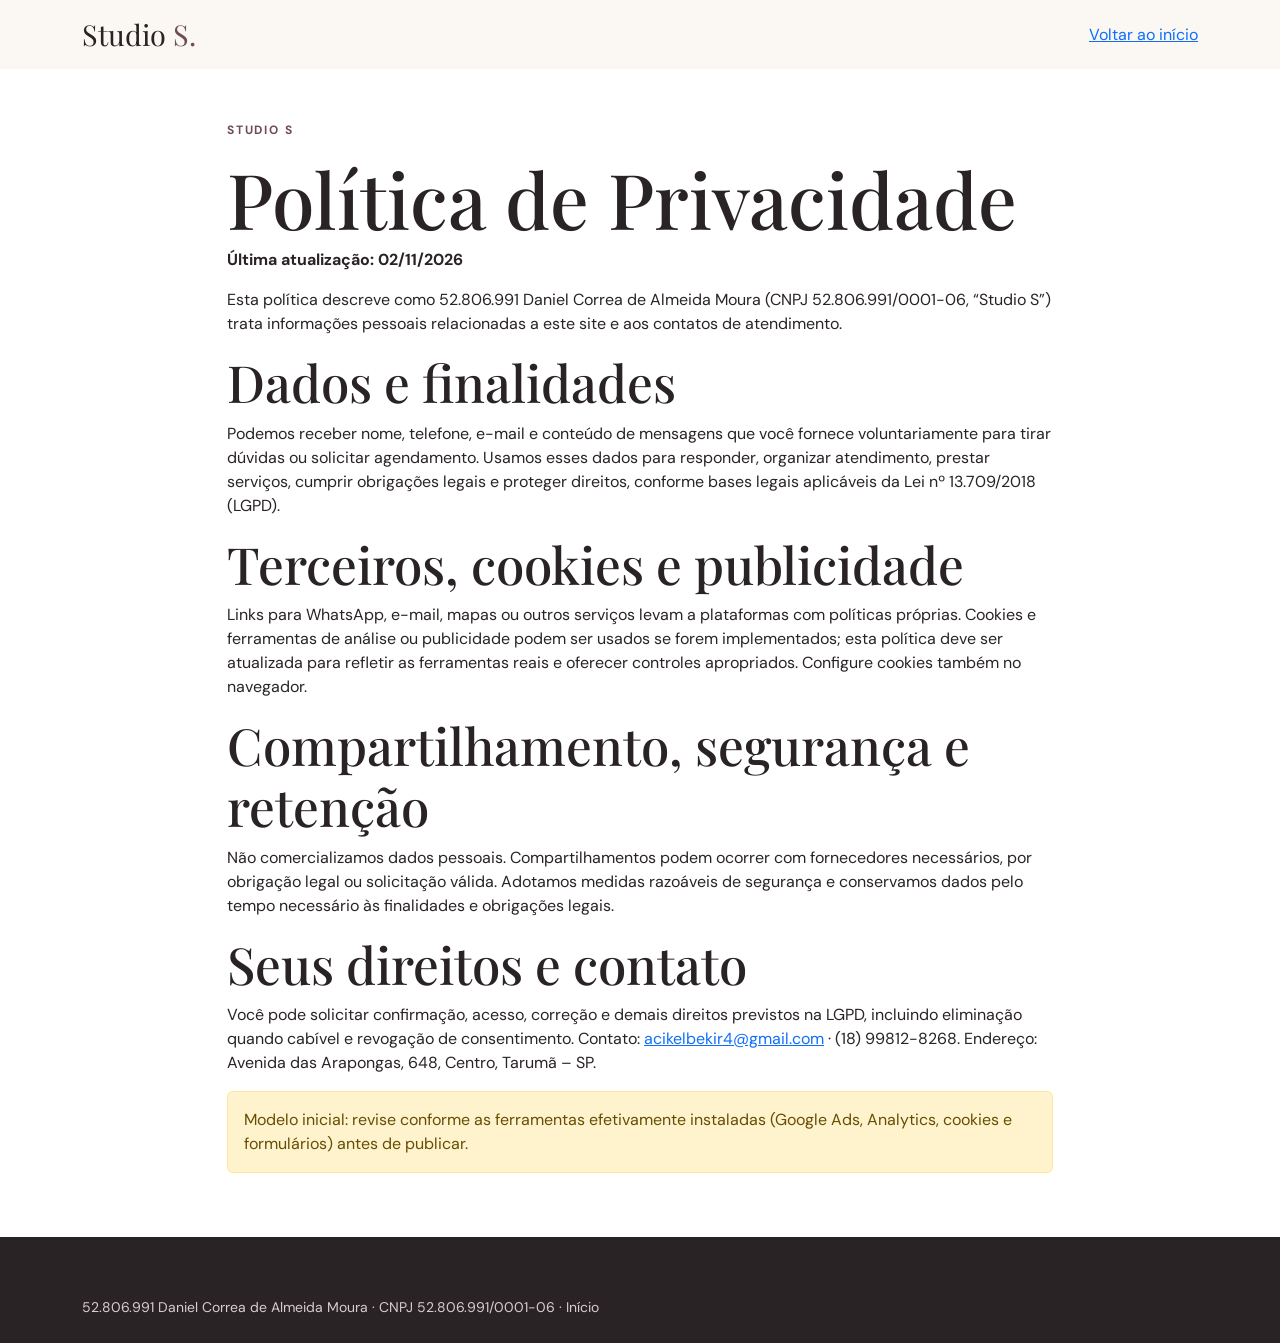
==== privacidade.html @ d5176a25 "Add files via upload" ====
<!doctype html><html lang="pt-BR"><head><meta charset="utf-8"><meta name="viewport" content="width=device-width,initial-scale=1"><title>Política de Privacidade | Studio S</title><link href="https://cdn.jsdelivr.net/npm/bootstrap@5.3.3/dist/css/bootstrap.min.css" rel="stylesheet"><link href="styles.css" rel="stylesheet"></head><body><nav class="navbar"><div class="container"><a class="navbar-brand" href="index.html">Studio <span>S.</span></a><a href="index.html">Voltar ao início</a></div></nav><main class="container py-5" style="max-width:850px"><span class="eyebrow">Studio S</span><h1 class="mt-3">Política de Privacidade</h1><p><strong>Última atualização: 02/11/2026</strong></p><p>Esta política descreve como 52.806.991 Daniel Correa de Almeida Moura (CNPJ 52.806.991/0001-06, “Studio S”) trata informações pessoais relacionadas a este site e aos contatos de atendimento.</p><h2>Dados e finalidades</h2><p>Podemos receber nome, telefone, e-mail e conteúdo de mensagens que você fornece voluntariamente para tirar dúvidas ou solicitar agendamento. Usamos esses dados para responder, organizar atendimento, prestar serviços, cumprir obrigações legais e proteger direitos, conforme bases legais aplicáveis da Lei nº 13.709/2018 (LGPD).</p><h2>Terceiros, cookies e publicidade</h2><p>Links para WhatsApp, e-mail, mapas ou outros serviços levam a plataformas com políticas próprias. Cookies e ferramentas de análise ou publicidade podem ser usados se forem implementados; esta política deve ser atualizada para refletir as ferramentas reais e oferecer controles apropriados. Configure cookies também no navegador.</p><h2>Compartilhamento, segurança e retenção</h2><p>Não comercializamos dados pessoais. Compartilhamentos podem ocorrer com fornecedores necessários, por obrigação legal ou solicitação válida. Adotamos medidas razoáveis de segurança e conservamos dados pelo tempo necessário às finalidades e obrigações legais.</p><h2>Seus direitos e contato</h2><p>Você pode solicitar confirmação, acesso, correção e demais direitos previstos na LGPD, incluindo eliminação quando cabível e revogação de consentimento. Contato: <a href="mailto:acikelbekir4@gmail.com">acikelbekir4@gmail.com</a> · (18) 99812-8268. Endereço: Avenida das Arapongas, 648, Centro, Tarumã – SP.</p><p class="alert alert-warning">Modelo inicial: revise conforme as ferramentas efetivamente instaladas (Google Ads, Analytics, cookies e formulários) antes de publicar.</p></main><footer><div class="container small">52.806.991 Daniel Correa de Almeida Moura · CNPJ 52.806.991/0001-06 · <a href="index.html">Início</a></div></footer></body></html>
---- styles.css ----
@import url('https://fonts.googleapis.com/css2?family=DM+Sans:wght@400;500;600;700&family=Playfair+Display:ital,wght@0,500;0,600;1,500&display=swap');:root{--plum:#704b58;--rose:#ead9d7;--cream:#fbf7f3;--ink:#292326}body{font-family:'DM Sans',sans-serif;color:var(--ink)}h1,h2,.navbar-brand,.footer-brand{font-family:'Playfair Display',serif}h1{font-size:clamp(3rem,6vw,5.5rem);line-height:1.08}h2{font-size:clamp(2.4rem,4vw,3.5rem)}em{color:var(--plum)}.navbar{background:#fbf7f3ee;backdrop-filter:blur(10px)}.navbar-brand,.footer-brand{font-size:1.8rem;color:var(--ink)}.navbar-brand span,.footer-brand span{color:var(--plum)}.hero{background:radial-gradient(circle at 80% 20%,#f0e2df,transparent 36%),var(--cream)}.hero .row{padding-top:80px}.eyebrow{color:var(--plum);text-transform:uppercase;letter-spacing:.15em;font-size:.75rem;font-weight:700}.lead{color:#766c70;line-height:1.8;max-width:540px}.btn-primary{background:var(--plum);border-color:var(--plum)}.hero-image{position:relative;padding:25px}.hero-image img{width:100%;height:570px;object-fit:cover;border-radius:48% 48% 18px 18px;box-shadow:0 25px 60px #60434a20}.floating{position:absolute;bottom:55px;left:0;background:white;padding:18px 25px;border-radius:15px;box-shadow:0 12px 30px #3332}.section{padding:95px 0}.section p{color:#766c70;line-height:1.8}article{padding:32px;border:1px solid #eee4e3;border-radius:20px;height:100%}article h3{font-family:'Playfair Display',serif}.icon{display:inline-grid;place-items:center;background:var(--rose);color:var(--plum);width:60px;height:60px;border-radius:50%;font-size:1.6rem;margin-bottom:20px}.band{background:var(--cream);padding:85px 0}.wide{width:100%;height:440px;object-fit:cover;border-radius:20px}.gallery{width:100%;height:300px;object-fit:cover;border-radius:16px}.cta{background:var(--plum);color:white;padding:80px 0}.cta em{color:#f0d9d6}.cta p{color:#eee}.cta .btn{color:var(--plum)}footer{background:#292326;color:#d8cdd0;padding:60px 0 25px}footer h5{color:white}footer a{color:#d8cdd0;text-decoration:none}footer a:hover{color:white}footer hr{border-color:#65585d}@media(max-width:767px){.section{padding:65px 0}.hero-image img{height:400px}.wide{height:320px}.gallery{height:220px}}
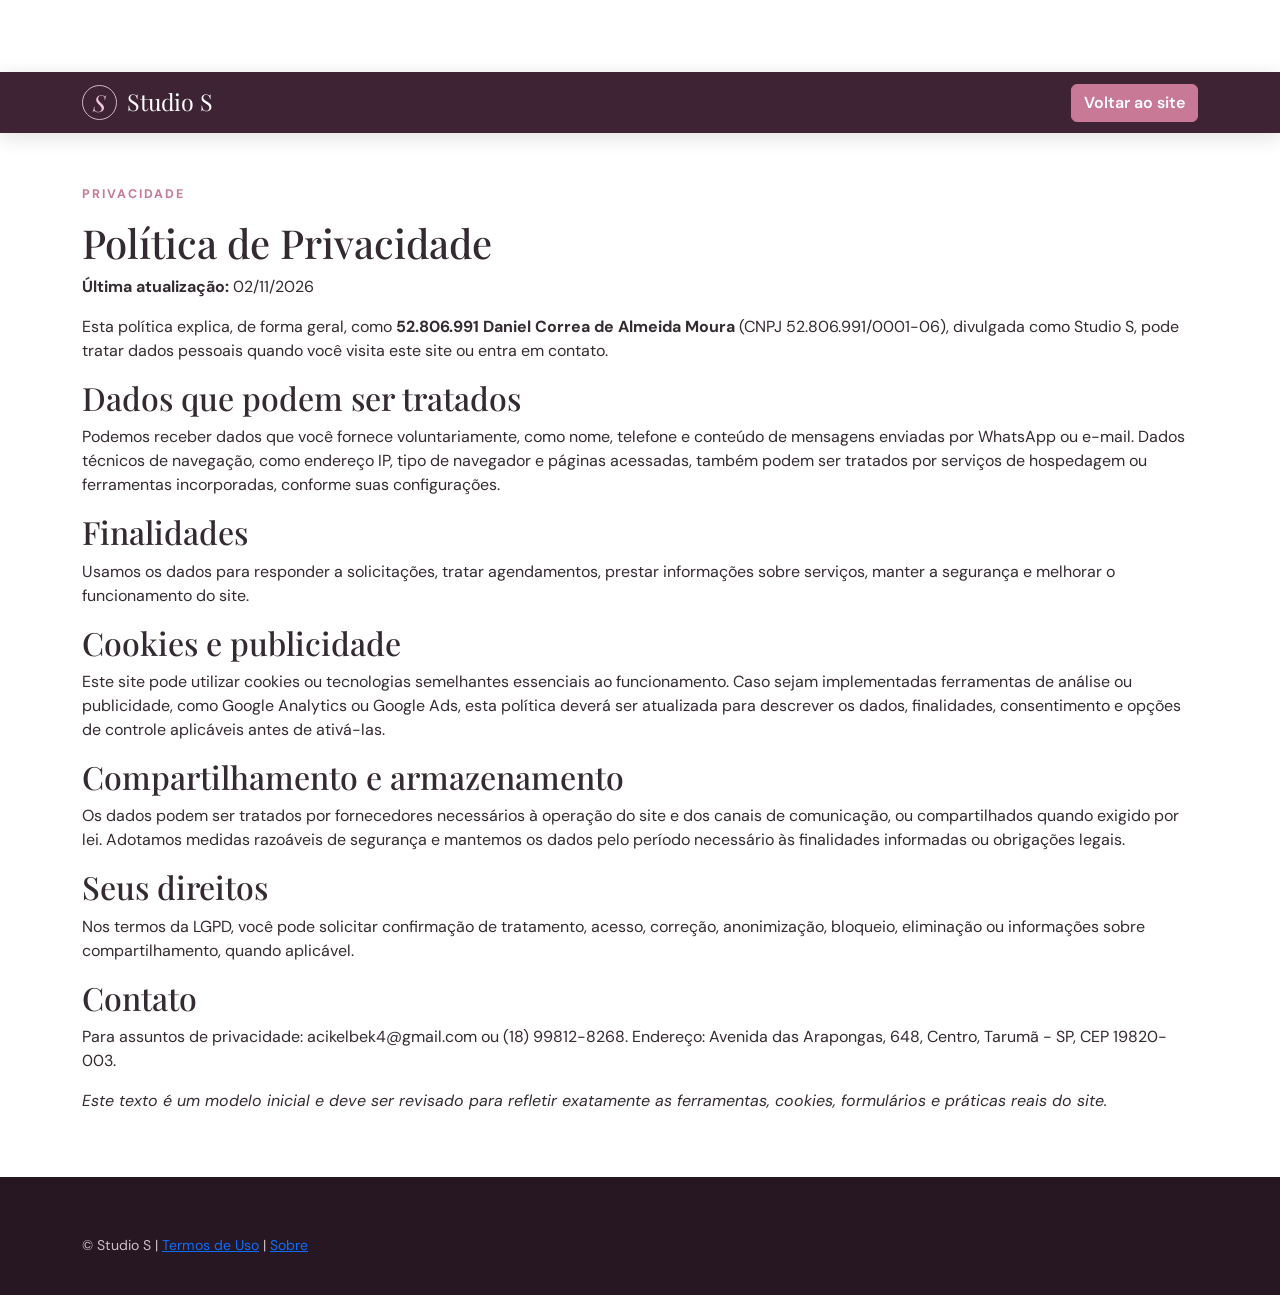
==== commit d9b2550f: "Add files via upload" ====
--- a/privacidade.html
+++ b/privacidade.html
@@ -1 +1 @@
-<!doctype html><html lang="pt-BR"><head><meta charset="utf-8"><meta name="viewport" content="width=device-width,initial-scale=1"><title>Política de Privacidade | Studio S</title><link href="https://cdn.jsdelivr.net/npm/bootstrap@5.3.3/dist/css/bootstrap.min.css" rel="stylesheet"><link href="styles.css" rel="stylesheet"></head><body><nav class="navbar"><div class="container"><a class="navbar-brand" href="index.html">Studio <span>S.</span></a><a href="index.html">Voltar ao início</a></div></nav><main class="container py-5" style="max-width:850px"><span class="eyebrow">Studio S</span><h1 class="mt-3">Política de Privacidade</h1><p><strong>Última atualização: 02/11/2026</strong></p><p>Esta política descreve como 52.806.991 Daniel Correa de Almeida Moura (CNPJ 52.806.991/0001-06, “Studio S”) trata informações pessoais relacionadas a este site e aos contatos de atendimento.</p><h2>Dados e finalidades</h2><p>Podemos receber nome, telefone, e-mail e conteúdo de mensagens que você fornece voluntariamente para tirar dúvidas ou solicitar agendamento. Usamos esses dados para responder, organizar atendimento, prestar serviços, cumprir obrigações legais e proteger direitos, conforme bases legais aplicáveis da Lei nº 13.709/2018 (LGPD).</p><h2>Terceiros, cookies e publicidade</h2><p>Links para WhatsApp, e-mail, mapas ou outros serviços levam a plataformas com políticas próprias. Cookies e ferramentas de análise ou publicidade podem ser usados se forem implementados; esta política deve ser atualizada para refletir as ferramentas reais e oferecer controles apropriados. Configure cookies também no navegador.</p><h2>Compartilhamento, segurança e retenção</h2><p>Não comercializamos dados pessoais. Compartilhamentos podem ocorrer com fornecedores necessários, por obrigação legal ou solicitação válida. Adotamos medidas razoáveis de segurança e conservamos dados pelo tempo necessário às finalidades e obrigações legais.</p><h2>Seus direitos e contato</h2><p>Você pode solicitar confirmação, acesso, correção e demais direitos previstos na LGPD, incluindo eliminação quando cabível e revogação de consentimento. Contato: <a href="mailto:acikelbekir4@gmail.com">acikelbekir4@gmail.com</a> · (18) 99812-8268. Endereço: Avenida das Arapongas, 648, Centro, Tarumã – SP.</p><p class="alert alert-warning">Modelo inicial: revise conforme as ferramentas efetivamente instaladas (Google Ads, Analytics, cookies e formulários) antes de publicar.</p></main><footer><div class="container small">52.806.991 Daniel Correa de Almeida Moura · CNPJ 52.806.991/0001-06 · <a href="index.html">Início</a></div></footer></body></html>+<!doctype html><html lang="pt-BR"><head><meta charset="utf-8"><meta name="viewport" content="width=device-width,initial-scale=1"><title>Política de Privacidade | Studio S</title><link href="https://cdn.jsdelivr.net/npm/bootstrap@5.3.3/dist/css/bootstrap.min.css" rel="stylesheet"><link rel="stylesheet" href="styles.css"></head><body><nav class="navbar navbar-dark"><div class="container"><a class="navbar-brand" href="index.html"><span class="brand-mark">S</span> Studio S</a><a class="btn btn-rose" href="index.html">Voltar ao site</a></div></nav><main class="container py-5"><span class="eyebrow">Privacidade</span><h1>Política de Privacidade</h1><p><strong>Última atualização:</strong> 02/11/2026</p><p>Esta política explica, de forma geral, como <strong>52.806.991 Daniel Correa de Almeida Moura</strong> (CNPJ 52.806.991/0001-06), divulgada como Studio S, pode tratar dados pessoais quando você visita este site ou entra em contato.</p><h2>Dados que podem ser tratados</h2><p>Podemos receber dados que você fornece voluntariamente, como nome, telefone e conteúdo de mensagens enviadas por WhatsApp ou e-mail. Dados técnicos de navegação, como endereço IP, tipo de navegador e páginas acessadas, também podem ser tratados por serviços de hospedagem ou ferramentas incorporadas, conforme suas configurações.</p><h2>Finalidades</h2><p>Usamos os dados para responder a solicitações, tratar agendamentos, prestar informações sobre serviços, manter a segurança e melhorar o funcionamento do site.</p><h2>Cookies e publicidade</h2><p>Este site pode utilizar cookies ou tecnologias semelhantes essenciais ao funcionamento. Caso sejam implementadas ferramentas de análise ou publicidade, como Google Analytics ou Google Ads, esta política deverá ser atualizada para descrever os dados, finalidades, consentimento e opções de controle aplicáveis antes de ativá-las.</p><h2>Compartilhamento e armazenamento</h2><p>Os dados podem ser tratados por fornecedores necessários à operação do site e dos canais de comunicação, ou compartilhados quando exigido por lei. Adotamos medidas razoáveis de segurança e mantemos os dados pelo período necessário às finalidades informadas ou obrigações legais.</p><h2>Seus direitos</h2><p>Nos termos da LGPD, você pode solicitar confirmação de tratamento, acesso, correção, anonimização, bloqueio, eliminação ou informações sobre compartilhamento, quando aplicável.</p><h2>Contato</h2><p>Para assuntos de privacidade: acikelbek4@gmail.com ou (18) 99812-8268. Endereço: Avenida das Arapongas, 648, Centro, Tarumã - SP, CEP 19820-003.</p><p><em>Este texto é um modelo inicial e deve ser revisado para refletir exatamente as ferramentas, cookies, formulários e práticas reais do site.</em></p></main><footer class="footer"><div class="container"><p>© Studio S | <a href="termos.html">Termos de Uso</a> | <a href="sobre.html">Sobre</a></p></div></footer></body></html>
--- a/styles.css
+++ b/styles.css
@@ -1 +1,4 @@
-@import url('https://fonts.googleapis.com/css2?family=DM+Sans:wght@400;500;600;700&family=Playfair+Display:ital,wght@0,500;0,600;1,500&display=swap');:root{--plum:#704b58;--rose:#ead9d7;--cream:#fbf7f3;--ink:#292326}body{font-family:'DM Sans',sans-serif;color:var(--ink)}h1,h2,.navbar-brand,.footer-brand{font-family:'Playfair Display',serif}h1{font-size:clamp(3rem,6vw,5.5rem);line-height:1.08}h2{font-size:clamp(2.4rem,4vw,3.5rem)}em{color:var(--plum)}.navbar{background:#fbf7f3ee;backdrop-filter:blur(10px)}.navbar-brand,.footer-brand{font-size:1.8rem;color:var(--ink)}.navbar-brand span,.footer-brand span{color:var(--plum)}.hero{background:radial-gradient(circle at 80% 20%,#f0e2df,transparent 36%),var(--cream)}.hero .row{padding-top:80px}.eyebrow{color:var(--plum);text-transform:uppercase;letter-spacing:.15em;font-size:.75rem;font-weight:700}.lead{color:#766c70;line-height:1.8;max-width:540px}.btn-primary{background:var(--plum);border-color:var(--plum)}.hero-image{position:relative;padding:25px}.hero-image img{width:100%;height:570px;object-fit:cover;border-radius:48% 48% 18px 18px;box-shadow:0 25px 60px #60434a20}.floating{position:absolute;bottom:55px;left:0;background:white;padding:18px 25px;border-radius:15px;box-shadow:0 12px 30px #3332}.section{padding:95px 0}.section p{color:#766c70;line-height:1.8}article{padding:32px;border:1px solid #eee4e3;border-radius:20px;height:100%}article h3{font-family:'Playfair Display',serif}.icon{display:inline-grid;place-items:center;background:var(--rose);color:var(--plum);width:60px;height:60px;border-radius:50%;font-size:1.6rem;margin-bottom:20px}.band{background:var(--cream);padding:85px 0}.wide{width:100%;height:440px;object-fit:cover;border-radius:20px}.gallery{width:100%;height:300px;object-fit:cover;border-radius:16px}.cta{background:var(--plum);color:white;padding:80px 0}.cta em{color:#f0d9d6}.cta p{color:#eee}.cta .btn{color:var(--plum)}footer{background:#292326;color:#d8cdd0;padding:60px 0 25px}footer h5{color:white}footer a{color:#d8cdd0;text-decoration:none}footer a:hover{color:white}footer hr{border-color:#65585d}@media(max-width:767px){.section{padding:65px 0}.hero-image img{height:400px}.wide{height:320px}.gallery{height:220px}}+@import url('https://fonts.googleapis.com/css2?family=DM+Sans:wght@400;500;600;700&family=Playfair+Display:ital,wght@0,500;0,600;0,700;1,500;1,600&display=swap');
+:root{--plum:#6f3456;--plum-dark:#432238;--rose:#c87996;--cream:#fbf6f3;--ink:#342a31;--muted:#776c73}
+*{scroll-behavior:smooth}body{font-family:'DM Sans',sans-serif;color:var(--ink);padding-top:72px}h1,h2,h3,.navbar-brand{font-family:'Playfair Display',serif}.navbar{background:rgba(55,28,45,.97);box-shadow:0 4px 20px #21121b22}.navbar-brand{font-size:1.45rem;display:flex;align-items:center;gap:10px}.brand-mark{display:inline-grid;place-items:center;border:1px solid #d9b7c5;border-radius:50%;width:35px;height:35px;color:#f0c9d8;font-style:italic}.nav-link{color:#f8edf2!important}.btn-rose{background:var(--rose);color:#fff;border:1px solid var(--rose);font-weight:600}.btn-rose:hover{background:#ae5d7c;color:#fff;border-color:#ae5d7c}.hero{min-height:650px;display:flex;align-items:center;position:relative;color:#fff;background:url('assets/manicure-atendimento.jpg') center 42%/cover no-repeat}.hero-shade{position:absolute;inset:0;background:linear-gradient(90deg,rgba(39,20,32,.88),rgba(39,20,32,.55) 52%,rgba(39,20,32,.12))}.hero-content{position:relative;padding-top:60px;padding-bottom:60px}.eyebrow{display:inline-block;color:var(--rose);font-size:.78rem;letter-spacing:.16em;text-transform:uppercase;font-weight:700;margin-bottom:15px}.hero .eyebrow{color:#f3c6d8}.hero h1{font-size:clamp(2.7rem,6vw,5rem);line-height:1.08;margin-bottom:22px}.hero h1 em,.about-section h2 em{color:#e7a9c1}.hero p{font-size:1.08rem;max-width:560px;color:#f2e8ed;line-height:1.8;margin-bottom:28px}.hero-note{margin-top:28px;color:#f5dce6}.trust-strip{background:var(--plum-dark);color:#fff;padding:24px 0}.trust-strip .col-6{display:flex;align-items:center;justify-content:center;gap:10px}.trust-strip i{color:#e6a9c0;font-size:1.3rem}.trust-strip span{font-size:.88rem}.section-pad{padding:90px 0}.section-heading{text-align:center;max-width:700px;margin:0 auto 48px}.section-heading h2,.about-section h2{font-size:clamp(2rem,4vw,3.1rem);margin-bottom:15px}.section-heading p{color:var(--muted);line-height:1.7}.service-card{height:100%;padding:35px 30px;background:#fff;border:1px solid #f0e5ea;border-radius:18px;box-shadow:0 12px 35px #4b26300a;transition:.25s}.service-card:hover{transform:translateY(-6px);box-shadow:0 18px 38px #4b263018}.service-card.featured{background:var(--cream);border-color:#e9cbd7}.service-icon{width:58px;height:58px;display:grid;place-items:center;background:#f7e9ef;color:var(--plum);border-radius:16px;font-size:1.6rem;margin-bottom:24px}.service-card h3{font-size:1.6rem}.service-card p{color:var(--muted);line-height:1.8;min-height:90px}.service-card a{color:var(--plum);font-weight:700;text-decoration:none}.about-section{background:var(--plum-dark);color:#fff}.about-section p{color:#e9dce3;line-height:1.85}.about-photo{position:relative}.about-photo img{width:100%;height:440px;object-fit:cover;border-radius:20px}.photo-caption{position:absolute;bottom:18px;left:18px;background:#fff;color:var(--plum-dark);padding:13px 18px;border-radius:12px;font-weight:600}.about-points{display:grid;gap:10px;margin-top:20px}.about-points i{color:#e6a9c0;margin-right:8px}.gallery-grid{display:grid;grid-template-columns:1.2fr 1fr 1fr;grid-template-rows:220px 220px;gap:16px}.gallery-grid img{width:100%;height:100%;object-fit:cover;border-radius:16px}.gallery-grid .gallery-tall{grid-row:span 2}.quote-section{padding:75px 0;background:linear-gradient(120deg,#7c3c60,#4b263d);color:#fff}.quote-icon{font-size:3rem;color:#e9b5ca}.quote-section h2{font-size:clamp(1.8rem,4vw,3rem);margin:10px 0 15px}.quote-section p{color:#f1dfe7;margin-bottom:25px}.contact-section{background:var(--cream)}.contact-card{display:block;text-decoration:none;color:var(--ink);height:100%;text-align:center;padding:30px 20px;background:#fff;border:1px solid #f0e4e9;border-radius:16px;transition:.2s}.contact-card:hover{transform:translateY(-4px);border-color:#d9a6bb}.contact-card>i{font-size:2rem;color:var(--plum);margin-bottom:15px}.contact-card h3{font-size:1.45rem}.contact-card p{color:var(--muted);line-height:1.7}.contact-card span{color:var(--plum);font-weight:700;font-size:.9rem}.footer{background:#261722;color:#e9dfe5;padding:55px 0 20px}.footer h4{font-family:'DM Sans',sans-serif;font-size:1rem;color:#e8b6ca;margin-bottom:18px}.footer p{font-size:.88rem;line-height:1.9;color:#cdbec7}.footer-about{max-width:300px;margin-top:20px}.footer p i{color:#e8b6ca;margin-right:7px}.footer-bottom{border-top:1px solid #ffffff20;margin-top:28px;padding-top:20px;display:flex;justify-content:space-between;gap:18px;flex-wrap:wrap;font-size:.8rem;color:#bcaeb7}.footer-bottom div{display:flex;gap:20px;flex-wrap:wrap}.footer-bottom a{color:#e8c2d1;text-decoration:none}.whatsapp-float{position:fixed;right:22px;bottom:22px;width:58px;height:58px;border-radius:50%;display:grid;place-items:center;background:#25d366;color:#fff;font-size:1.8rem;box-shadow:0 6px 20px #0003;z-index:1000;text-decoration:none}
+@media(max-width:767px){body{padding-top:66px}.hero{min-height:590px;background-position:58% center}.hero-shade{background:rgba(39,20,32,.72)}.section-pad{padding:65px 0}.trust-strip span{font-size:.75rem}.trust-strip .col-6{justify-content:flex-start}.about-photo img{height:320px}.gallery-grid{grid-template-columns:1fr 1fr;grid-template-rows:180px 180px 180px}.gallery-grid .gallery-tall{grid-row:span 2}.footer-bottom{flex-direction:column}.service-card p{min-height:0}}
